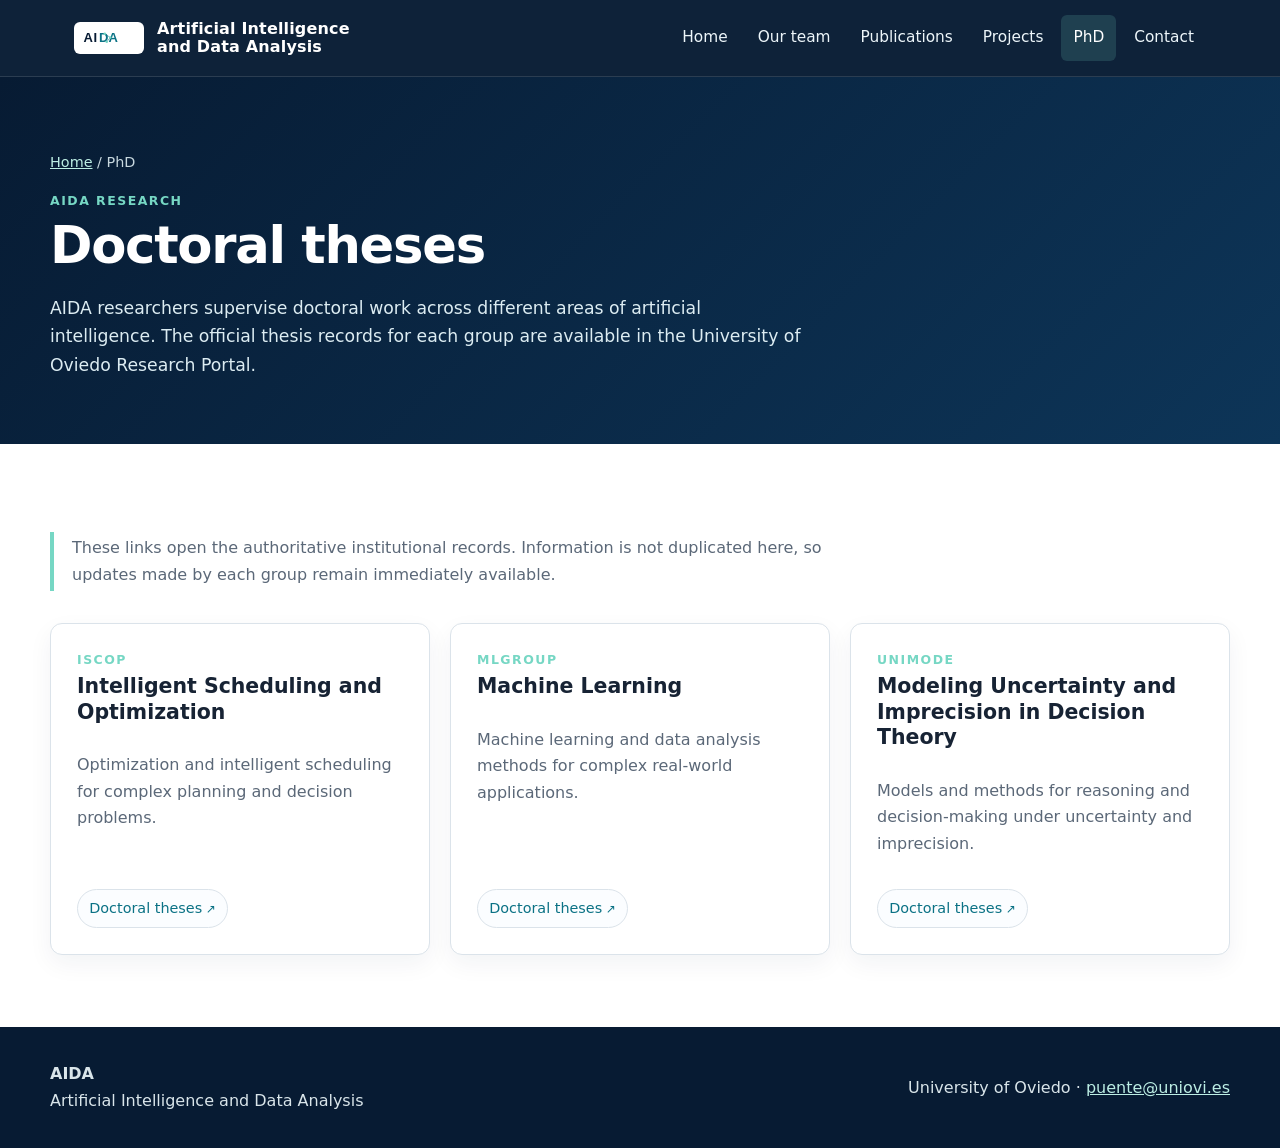
==== phd.html @ 8e4ebab5 "Publish complete AIDA website" ====
<!doctype html><html lang="en"><head><meta charset="utf-8"><meta name="viewport" content="width=device-width,initial-scale=1"><title>PhD | AIDA</title><meta name="description" content="AIDA — Artificial Intelligence and Data Analysis research team at the University of Oviedo."><link rel="stylesheet" href="assets/css/style.css"><link rel="icon" href="assets/images/aida-mark.svg"></head><body><a class="skip" href="#main">Skip to content</a><header class="site-header"><nav class="nav" aria-label="Main navigation"><a class="brand" href="index.html"><img src="assets/images/aida-mark.svg" alt="AIDA logo"><span>Artificial Intelligence<br>and Data Analysis</span></a><button class="menu-button" aria-expanded="false" aria-controls="menu">Menu</button><div class="menu" id="menu"><a href="index.html">Home</a><a href="team.html">Our team</a><a href="publications.html">Publications</a><a href="projects.html">Projects</a><a href="phd.html" aria-current="page">PhD</a><a href="contact.html">Contact</a></div></nav></header><main id="main"><header class="page-head"><div class="container"><div class="crumb"><a href="index.html">Home</a> / PhD</div><span class="eyebrow">AIDA research</span><h1>Doctoral theses</h1><p>AIDA researchers supervise doctoral work across different areas of artificial intelligence. The official thesis records for each group are available in the University of Oviedo Research Portal.</p></div></header><section><div class="container"><p class="section-note">These links open the authoritative institutional records. Information is not duplicated here, so updates made by each group remain immediately available.</p><div class="grid"><article class="card"><span class="eyebrow">iScOp</span><h3>Intelligent Scheduling and Optimization</h3><p>Optimization and intelligent scheduling for complex planning and decision problems.</p><div class="card-links"><a class="external" href="https://portalinvestigacion.uniovi.es/grupos/14092/tesis?lang=en" target="_blank" rel="noopener">Doctoral theses</a></div></article><article class="card"><span class="eyebrow">MLGroup</span><h3>Machine Learning</h3><p>Machine learning and data analysis methods for complex real-world applications.</p><div class="card-links"><a class="external" href="https://portalinvestigacion.uniovi.es/grupos/14002/tesis?lang=en" target="_blank" rel="noopener">Doctoral theses</a></div></article><article class="card"><span class="eyebrow">UNIMODE</span><h3>Modeling Uncertainty and Imprecision in Decision Theory</h3><p>Models and methods for reasoning and decision-making under uncertainty and imprecision.</p><div class="card-links"><a class="external" href="https://portalinvestigacion.uniovi.es/grupos/13981/tesis?lang=en" target="_blank" rel="noopener">Doctoral theses</a></div></article></div></div></section></main><footer class="site-footer"><div class="footer-inner"><div><strong>AIDA</strong><br><span>Artificial Intelligence and Data Analysis</span></div><div>University of Oviedo · <a href="mailto:puente@uniovi.es">puente@uniovi.es</a></div></div></footer><script src="assets/js/menu.js"></script></body></html>
---- assets/css/style.css ----
:root{--navy:#071b33;--blue:#0d3558;--teal:#0b7285;--mint:#76d7c4;--ink:#172334;--muted:#5b6878;--paper:#f5f8fb;--white:#fff;--line:#dbe3ea;--max:1180px}
*{box-sizing:border-box}html{scroll-behavior:smooth}body{margin:0;font-family:Inter,ui-sans-serif,system-ui,-apple-system,"Segoe UI",sans-serif;color:var(--ink);background:var(--white);line-height:1.65}a{color:var(--teal)}a:hover{color:#075563}.skip{position:absolute;left:-9999px}.skip:focus{left:1rem;top:1rem;background:#fff;padding:.7rem 1rem;z-index:20}.site-header{position:sticky;top:0;z-index:10;background:rgba(7,27,51,.97);border-bottom:1px solid rgba(255,255,255,.12)}.nav{max-width:var(--max);margin:auto;min-height:76px;padding:0 24px;display:flex;align-items:center;justify-content:space-between;gap:24px}.brand{display:flex;align-items:center;gap:13px;color:#fff;text-decoration:none;font-weight:750;letter-spacing:.01em}.brand img{width:70px;height:auto;background:#fff;padding:5px;border-radius:6px}.brand span{max-width:270px;line-height:1.15}.menu{display:flex;align-items:center;gap:6px}.menu a{color:#edf6fa;text-decoration:none;padding:.65rem .75rem;border-radius:6px;font-size:.96rem}.menu a:hover,.menu a[aria-current="page"]{background:rgba(118,215,196,.17);color:#fff}.menu-button{display:none;background:none;border:1px solid rgba(255,255,255,.45);color:#fff;border-radius:6px;padding:.55rem .7rem}.hero{background-image:linear-gradient(90deg,rgba(7,27,51,.96) 0%,rgba(7,27,51,.78) 47%,rgba(7,27,51,.2) 100%),url('../images/hero.svg');background-size:cover;background-position:center;min-height:510px;display:flex;align-items:center;color:#fff}.hero-inner,.container{width:min(var(--max),calc(100% - 48px));margin:auto}.eyebrow{display:inline-block;color:var(--mint);font-weight:750;letter-spacing:.12em;text-transform:uppercase;font-size:.78rem}.hero h1{font-size:clamp(2.5rem,6vw,5.4rem);line-height:1.02;max-width:850px;margin:.5rem 0 1.2rem;letter-spacing:-.045em}.hero p{font-size:1.18rem;max-width:690px;color:#dcecf2}.button{display:inline-flex;align-items:center;gap:.5rem;text-decoration:none;font-weight:700;border-radius:7px;padding:.8rem 1.05rem;background:var(--mint);color:var(--navy);margin-top:.8rem}.button:hover{background:#a1eadc;color:var(--navy)}main section{padding:72px 0}.intro{max-width:850px}.intro h2,.page-head h1{font-size:clamp(2rem,4vw,3.5rem);line-height:1.12;letter-spacing:-.025em;margin:.25rem 0 1.2rem}.intro p{font-size:1.08rem}.groups{background:var(--paper)}.grid{display:grid;grid-template-columns:repeat(3,1fr);gap:20px;margin-top:32px}.card{background:#fff;border:1px solid var(--line);border-radius:12px;padding:26px;box-shadow:0 9px 24px rgba(20,45,72,.055);display:flex;flex-direction:column}.card h3{margin:.2rem 0 .7rem;font-size:1.28rem;line-height:1.25}.card p{color:var(--muted);flex:1}.card-links{display:flex;flex-wrap:wrap;gap:.5rem;margin-top:1rem}.card-links a{font-size:.9rem;text-decoration:none;border:1px solid var(--line);border-radius:999px;padding:.42rem .7rem;background:#fbfdff}.card-links a:hover{border-color:var(--teal)}.page-head{padding:74px 0 48px;background:linear-gradient(135deg,var(--navy),var(--blue));color:#fff}.page-head p{max-width:760px;color:#dcecf2;font-size:1.08rem}.section-note{border-left:4px solid var(--mint);padding:3px 0 3px 18px;color:var(--muted);max-width:800px}.funding{display:flex;align-items:center;gap:28px;border-top:1px solid var(--line)}.funding img{max-width:235px;height:auto}.contact-box{max-width:720px;border:1px solid var(--line);border-radius:12px;padding:32px;background:var(--paper)}.contact-email{font-size:1.35rem;font-weight:750}.site-footer{background:var(--navy);color:#d9e5ea;padding:34px 0}.footer-inner{width:min(var(--max),calc(100% - 48px));margin:auto;display:flex;justify-content:space-between;gap:24px;align-items:center}.site-footer a{color:#bceee4}.small{font-size:.9rem;color:#718091}.external::after{content:' ↗';font-size:.83em}.crumb{font-size:.9rem;color:#c8d8df;margin-bottom:12px}.crumb a{color:#bceee4}
@media(max-width:850px){.grid{grid-template-columns:1fr}.brand span{display:none}.menu-button{display:block}.menu{display:none;position:absolute;top:76px;left:0;right:0;background:var(--navy);padding:12px 24px 20px;flex-direction:column;align-items:stretch}.menu.open{display:flex}.menu a{padding:.75rem}.hero{min-height:470px;background-position:62% center}.funding,.footer-inner{align-items:flex-start;flex-direction:column}}
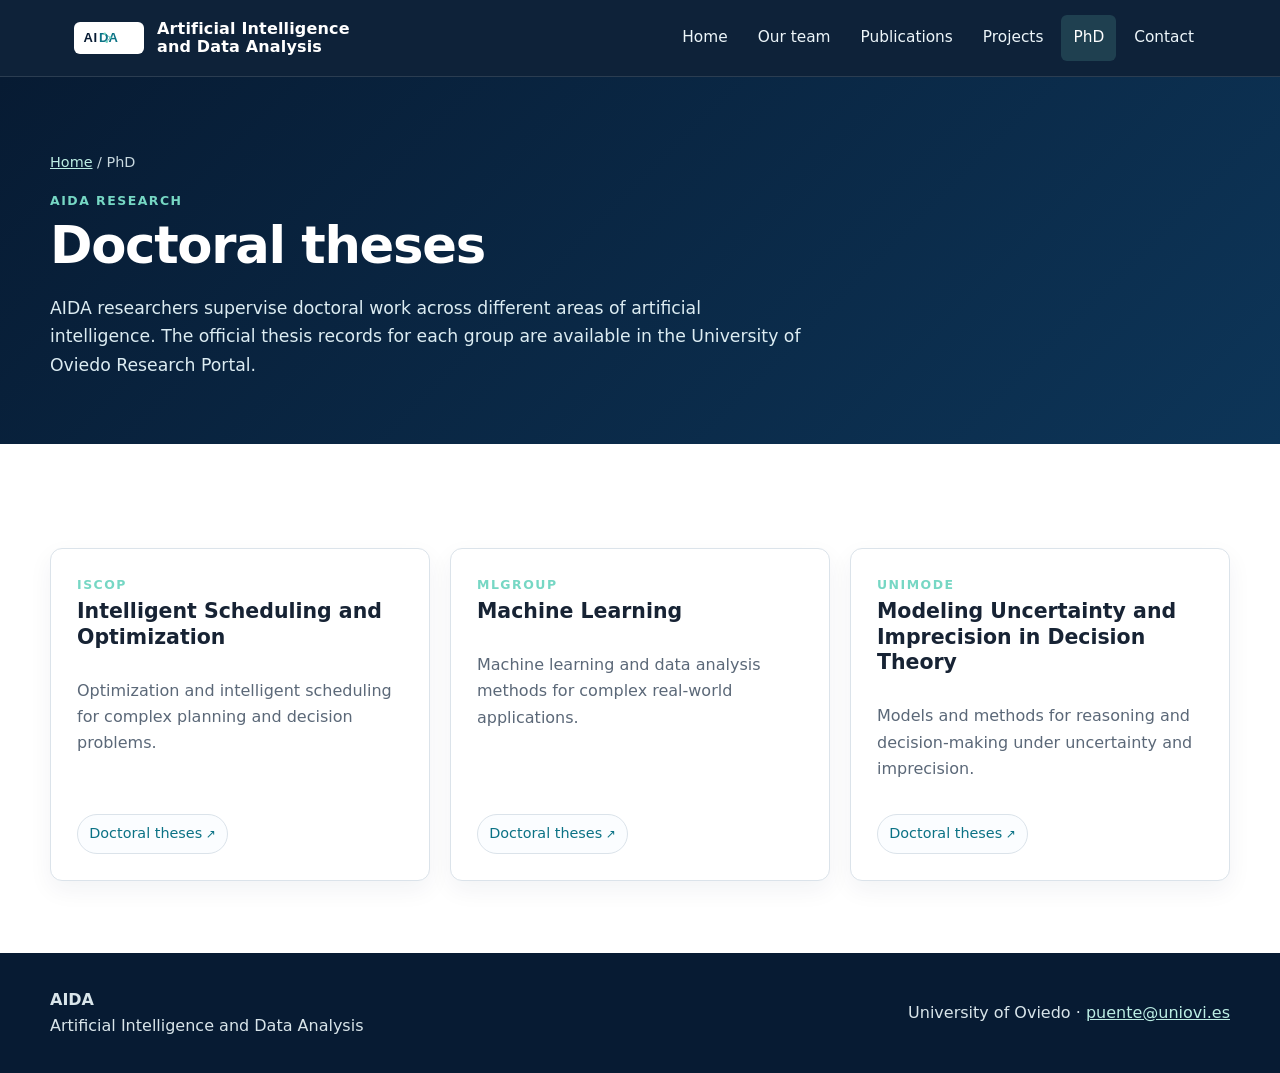
==== commit af9a88b5: "Remove redundant institutional note from PhD page" ====
--- a/phd.html
+++ b/phd.html
@@ -1 +1 @@
-<!doctype html><html lang="en"><head><meta charset="utf-8"><meta name="viewport" content="width=device-width,initial-scale=1"><title>PhD | AIDA</title><meta name="description" content="AIDA — Artificial Intelligence and Data Analysis research team at the University of Oviedo."><link rel="stylesheet" href="assets/css/style.css"><link rel="icon" href="assets/images/aida-mark.svg"></head><body><a class="skip" href="#main">Skip to content</a><header class="site-header"><nav class="nav" aria-label="Main navigation"><a class="brand" href="index.html"><img src="assets/images/aida-mark.svg" alt="AIDA logo"><span>Artificial Intelligence<br>and Data Analysis</span></a><button class="menu-button" aria-expanded="false" aria-controls="menu">Menu</button><div class="menu" id="menu"><a href="index.html">Home</a><a href="team.html">Our team</a><a href="publications.html">Publications</a><a href="projects.html">Projects</a><a href="phd.html" aria-current="page">PhD</a><a href="contact.html">Contact</a></div></nav></header><main id="main"><header class="page-head"><div class="container"><div class="crumb"><a href="index.html">Home</a> / PhD</div><span class="eyebrow">AIDA research</span><h1>Doctoral theses</h1><p>AIDA researchers supervise doctoral work across different areas of artificial intelligence. The official thesis records for each group are available in the University of Oviedo Research Portal.</p></div></header><section><div class="container"><p class="section-note">These links open the authoritative institutional records. Information is not duplicated here, so updates made by each group remain immediately available.</p><div class="grid"><article class="card"><span class="eyebrow">iScOp</span><h3>Intelligent Scheduling and Optimization</h3><p>Optimization and intelligent scheduling for complex planning and decision problems.</p><div class="card-links"><a class="external" href="https://portalinvestigacion.uniovi.es/grupos/14092/tesis?lang=en" target="_blank" rel="noopener">Doctoral theses</a></div></article><article class="card"><span class="eyebrow">MLGroup</span><h3>Machine Learning</h3><p>Machine learning and data analysis methods for complex real-world applications.</p><div class="card-links"><a class="external" href="https://portalinvestigacion.uniovi.es/grupos/14002/tesis?lang=en" target="_blank" rel="noopener">Doctoral theses</a></div></article><article class="card"><span class="eyebrow">UNIMODE</span><h3>Modeling Uncertainty and Imprecision in Decision Theory</h3><p>Models and methods for reasoning and decision-making under uncertainty and imprecision.</p><div class="card-links"><a class="external" href="https://portalinvestigacion.uniovi.es/grupos/13981/tesis?lang=en" target="_blank" rel="noopener">Doctoral theses</a></div></article></div></div></section></main><footer class="site-footer"><div class="footer-inner"><div><strong>AIDA</strong><br><span>Artificial Intelligence and Data Analysis</span></div><div>University of Oviedo · <a href="mailto:puente@uniovi.es">puente@uniovi.es</a></div></div></footer><script src="assets/js/menu.js"></script></body></html>+<!doctype html><html lang="en"><head><meta charset="utf-8"><meta name="viewport" content="width=device-width,initial-scale=1"><title>PhD | AIDA</title><meta name="description" content="AIDA — Artificial Intelligence and Data Analysis research team at the University of Oviedo."><link rel="stylesheet" href="assets/css/style.css"><link rel="icon" href="assets/images/aida-mark.svg"></head><body><a class="skip" href="#main">Skip to content</a><header class="site-header"><nav class="nav" aria-label="Main navigation"><a class="brand" href="index.html"><img src="assets/images/aida-mark.svg" alt="AIDA logo"><span>Artificial Intelligence<br>and Data Analysis</span></a><button class="menu-button" aria-expanded="false" aria-controls="menu">Menu</button><div class="menu" id="menu"><a href="index.html">Home</a><a href="team.html">Our team</a><a href="publications.html">Publications</a><a href="projects.html">Projects</a><a href="phd.html" aria-current="page">PhD</a><a href="contact.html">Contact</a></div></nav></header><main id="main"><header class="page-head"><div class="container"><div class="crumb"><a href="index.html">Home</a> / PhD</div><span class="eyebrow">AIDA research</span><h1>Doctoral theses</h1><p>AIDA researchers supervise doctoral work across different areas of artificial intelligence. The official thesis records for each group are available in the University of Oviedo Research Portal.</p></div></header><section><div class="container"><div class="grid"><article class="card"><span class="eyebrow">iScOp</span><h3>Intelligent Scheduling and Optimization</h3><p>Optimization and intelligent scheduling for complex planning and decision problems.</p><div class="card-links"><a class="external" href="https://portalinvestigacion.uniovi.es/grupos/14092/tesis?lang=en" target="_blank" rel="noopener">Doctoral theses</a></div></article><article class="card"><span class="eyebrow">MLGroup</span><h3>Machine Learning</h3><p>Machine learning and data analysis methods for complex real-world applications.</p><div class="card-links"><a class="external" href="https://portalinvestigacion.uniovi.es/grupos/14002/tesis?lang=en" target="_blank" rel="noopener">Doctoral theses</a></div></article><article class="card"><span class="eyebrow">UNIMODE</span><h3>Modeling Uncertainty and Imprecision in Decision Theory</h3><p>Models and methods for reasoning and decision-making under uncertainty and imprecision.</p><div class="card-links"><a class="external" href="https://portalinvestigacion.uniovi.es/grupos/13981/tesis?lang=en" target="_blank" rel="noopener">Doctoral theses</a></div></article></div></div></section></main><footer class="site-footer"><div class="footer-inner"><div><strong>AIDA</strong><br><span>Artificial Intelligence and Data Analysis</span></div><div>University of Oviedo · <a href="mailto:puente@uniovi.es">puente@uniovi.es</a></div></div></footer><script src="assets/js/menu.js"></script></body></html>
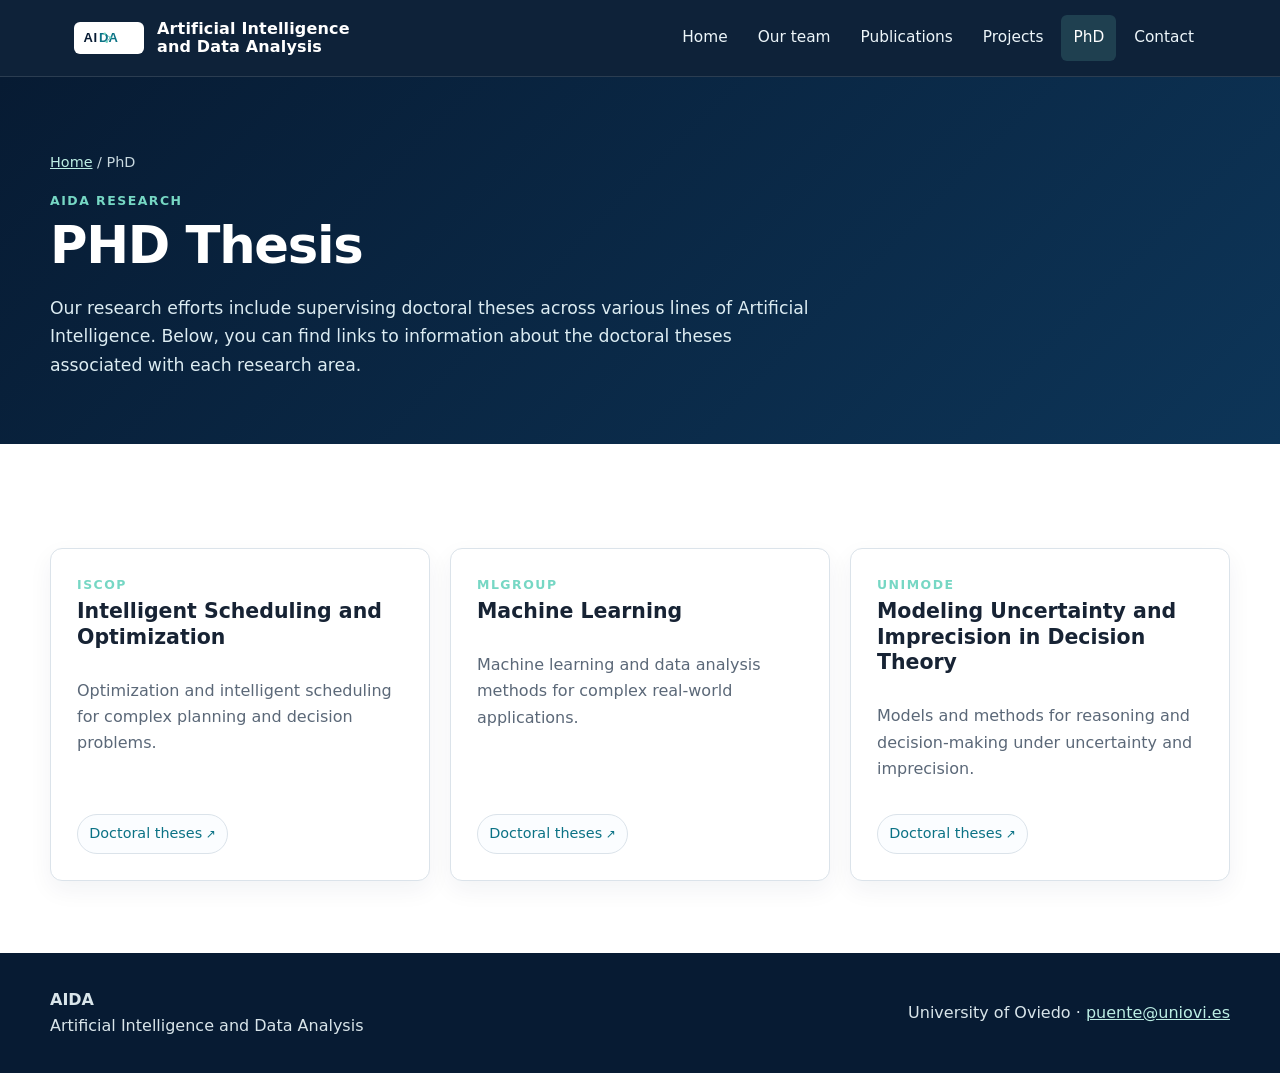
==== commit 9be58fe2: "Restore original PhD introduction" ====
--- a/phd.html
+++ b/phd.html
@@ -1 +1 @@
-<!doctype html><html lang="en"><head><meta charset="utf-8"><meta name="viewport" content="width=device-width,initial-scale=1"><title>PhD | AIDA</title><meta name="description" content="AIDA — Artificial Intelligence and Data Analysis research team at the University of Oviedo."><link rel="stylesheet" href="assets/css/style.css"><link rel="icon" href="assets/images/aida-mark.svg"></head><body><a class="skip" href="#main">Skip to content</a><header class="site-header"><nav class="nav" aria-label="Main navigation"><a class="brand" href="index.html"><img src="assets/images/aida-mark.svg" alt="AIDA logo"><span>Artificial Intelligence<br>and Data Analysis</span></a><button class="menu-button" aria-expanded="false" aria-controls="menu">Menu</button><div class="menu" id="menu"><a href="index.html">Home</a><a href="team.html">Our team</a><a href="publications.html">Publications</a><a href="projects.html">Projects</a><a href="phd.html" aria-current="page">PhD</a><a href="contact.html">Contact</a></div></nav></header><main id="main"><header class="page-head"><div class="container"><div class="crumb"><a href="index.html">Home</a> / PhD</div><span class="eyebrow">AIDA research</span><h1>Doctoral theses</h1><p>AIDA researchers supervise doctoral work across different areas of artificial intelligence. The official thesis records for each group are available in the University of Oviedo Research Portal.</p></div></header><section><div class="container"><div class="grid"><article class="card"><span class="eyebrow">iScOp</span><h3>Intelligent Scheduling and Optimization</h3><p>Optimization and intelligent scheduling for complex planning and decision problems.</p><div class="card-links"><a class="external" href="https://portalinvestigacion.uniovi.es/grupos/14092/tesis?lang=en" target="_blank" rel="noopener">Doctoral theses</a></div></article><article class="card"><span class="eyebrow">MLGroup</span><h3>Machine Learning</h3><p>Machine learning and data analysis methods for complex real-world applications.</p><div class="card-links"><a class="external" href="https://portalinvestigacion.uniovi.es/grupos/14002/tesis?lang=en" target="_blank" rel="noopener">Doctoral theses</a></div></article><article class="card"><span class="eyebrow">UNIMODE</span><h3>Modeling Uncertainty and Imprecision in Decision Theory</h3><p>Models and methods for reasoning and decision-making under uncertainty and imprecision.</p><div class="card-links"><a class="external" href="https://portalinvestigacion.uniovi.es/grupos/13981/tesis?lang=en" target="_blank" rel="noopener">Doctoral theses</a></div></article></div></div></section></main><footer class="site-footer"><div class="footer-inner"><div><strong>AIDA</strong><br><span>Artificial Intelligence and Data Analysis</span></div><div>University of Oviedo · <a href="mailto:puente@uniovi.es">puente@uniovi.es</a></div></div></footer><script src="assets/js/menu.js"></script></body></html>+<!doctype html><html lang="en"><head><meta charset="utf-8"><meta name="viewport" content="width=device-width,initial-scale=1"><title>PhD | AIDA</title><meta name="description" content="AIDA — Artificial Intelligence and Data Analysis research team at the University of Oviedo."><link rel="stylesheet" href="assets/css/style.css"><link rel="icon" href="assets/images/aida-mark.svg"></head><body><a class="skip" href="#main">Skip to content</a><header class="site-header"><nav class="nav" aria-label="Main navigation"><a class="brand" href="index.html"><img src="assets/images/aida-mark.svg" alt="AIDA logo"><span>Artificial Intelligence<br>and Data Analysis</span></a><button class="menu-button" aria-expanded="false" aria-controls="menu">Menu</button><div class="menu" id="menu"><a href="index.html">Home</a><a href="team.html">Our team</a><a href="publications.html">Publications</a><a href="projects.html">Projects</a><a href="phd.html" aria-current="page">PhD</a><a href="contact.html">Contact</a></div></nav></header><main id="main"><header class="page-head"><div class="container"><div class="crumb"><a href="index.html">Home</a> / PhD</div><span class="eyebrow">AIDA research</span><h1>PHD Thesis</h1><p>Our research efforts include supervising doctoral theses across various lines of Artificial Intelligence. Below, you can find links to information about the doctoral theses associated with each research area.</p></div></header><section><div class="container"><div class="grid"><article class="card"><span class="eyebrow">iScOp</span><h3>Intelligent Scheduling and Optimization</h3><p>Optimization and intelligent scheduling for complex planning and decision problems.</p><div class="card-links"><a class="external" href="https://portalinvestigacion.uniovi.es/grupos/14092/tesis?lang=en" target="_blank" rel="noopener">Doctoral theses</a></div></article><article class="card"><span class="eyebrow">MLGroup</span><h3>Machine Learning</h3><p>Machine learning and data analysis methods for complex real-world applications.</p><div class="card-links"><a class="external" href="https://portalinvestigacion.uniovi.es/grupos/14002/tesis?lang=en" target="_blank" rel="noopener">Doctoral theses</a></div></article><article class="card"><span class="eyebrow">UNIMODE</span><h3>Modeling Uncertainty and Imprecision in Decision Theory</h3><p>Models and methods for reasoning and decision-making under uncertainty and imprecision.</p><div class="card-links"><a class="external" href="https://portalinvestigacion.uniovi.es/grupos/13981/tesis?lang=en" target="_blank" rel="noopener">Doctoral theses</a></div></article></div></div></section></main><footer class="site-footer"><div class="footer-inner"><div><strong>AIDA</strong><br><span>Artificial Intelligence and Data Analysis</span></div><div>University of Oviedo · <a href="mailto:puente@uniovi.es">puente@uniovi.es</a></div></div></footer><script src="assets/js/menu.js"></script></body></html>
